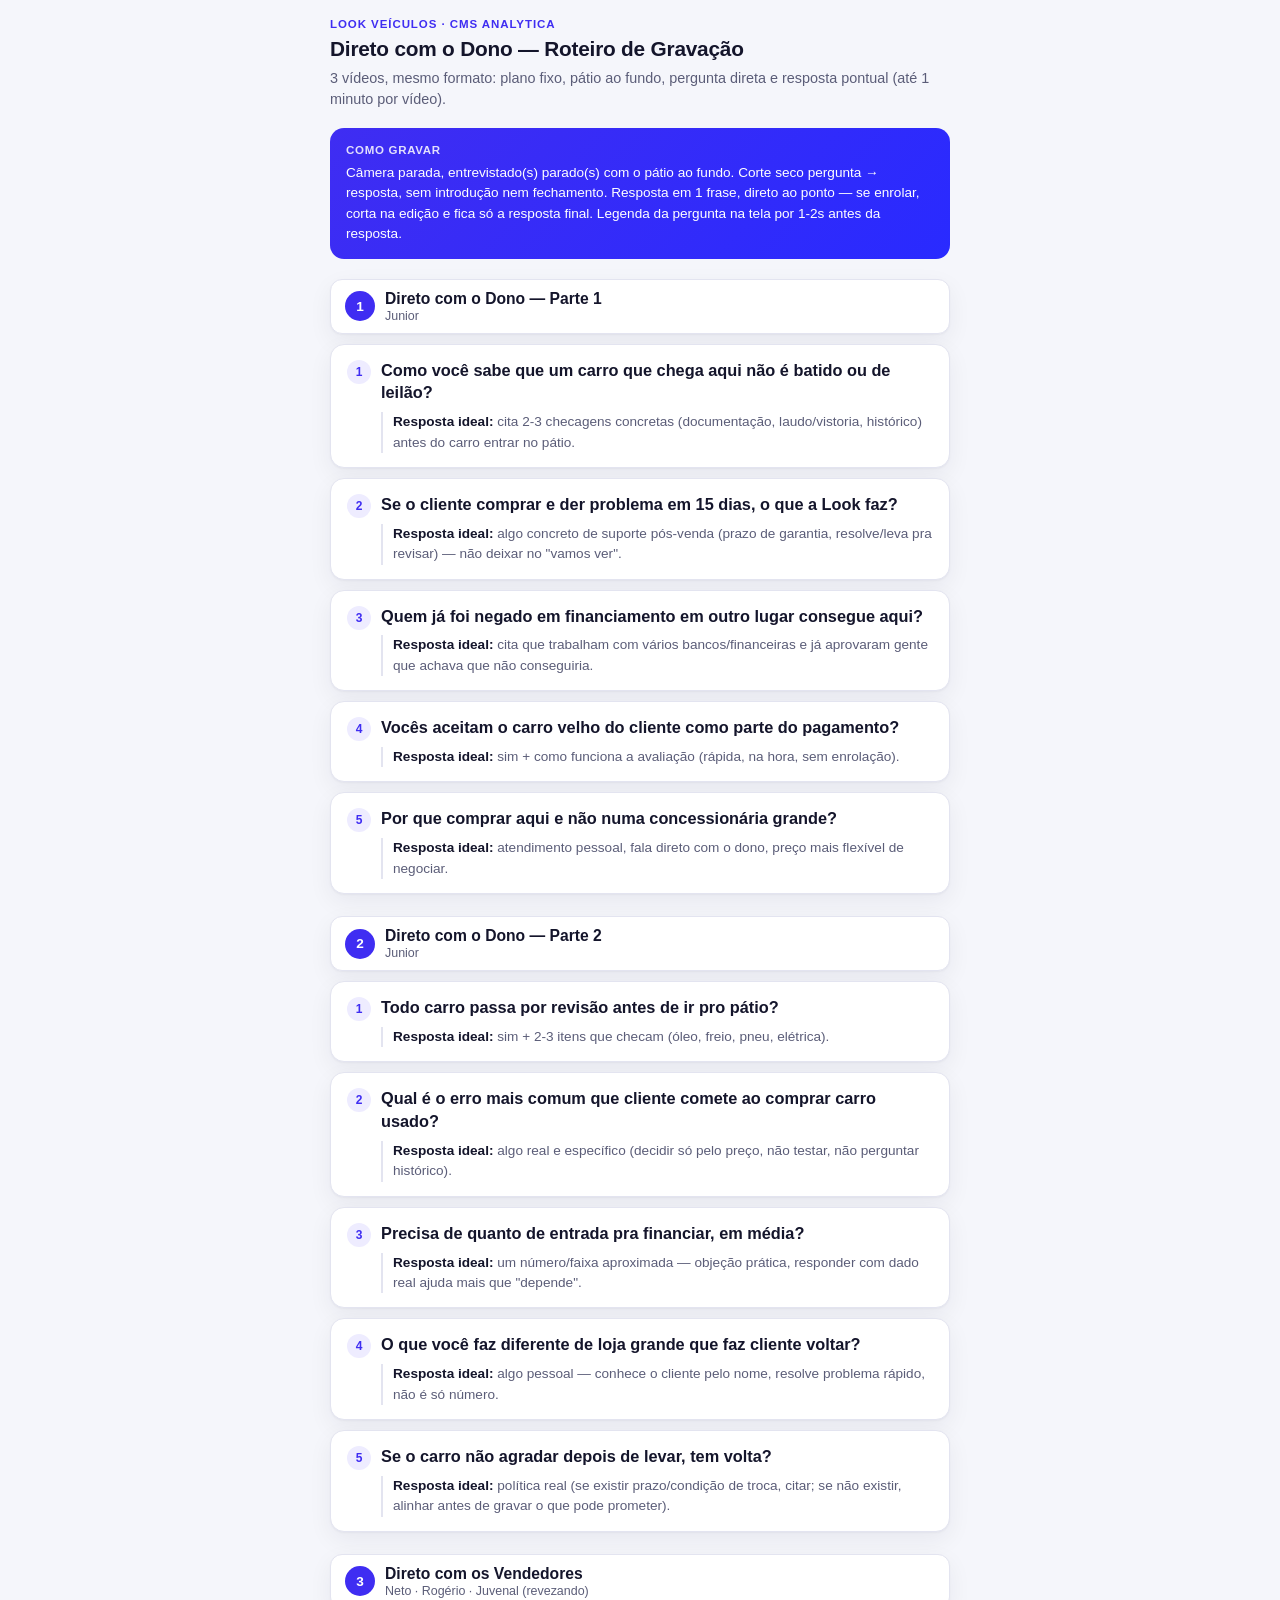
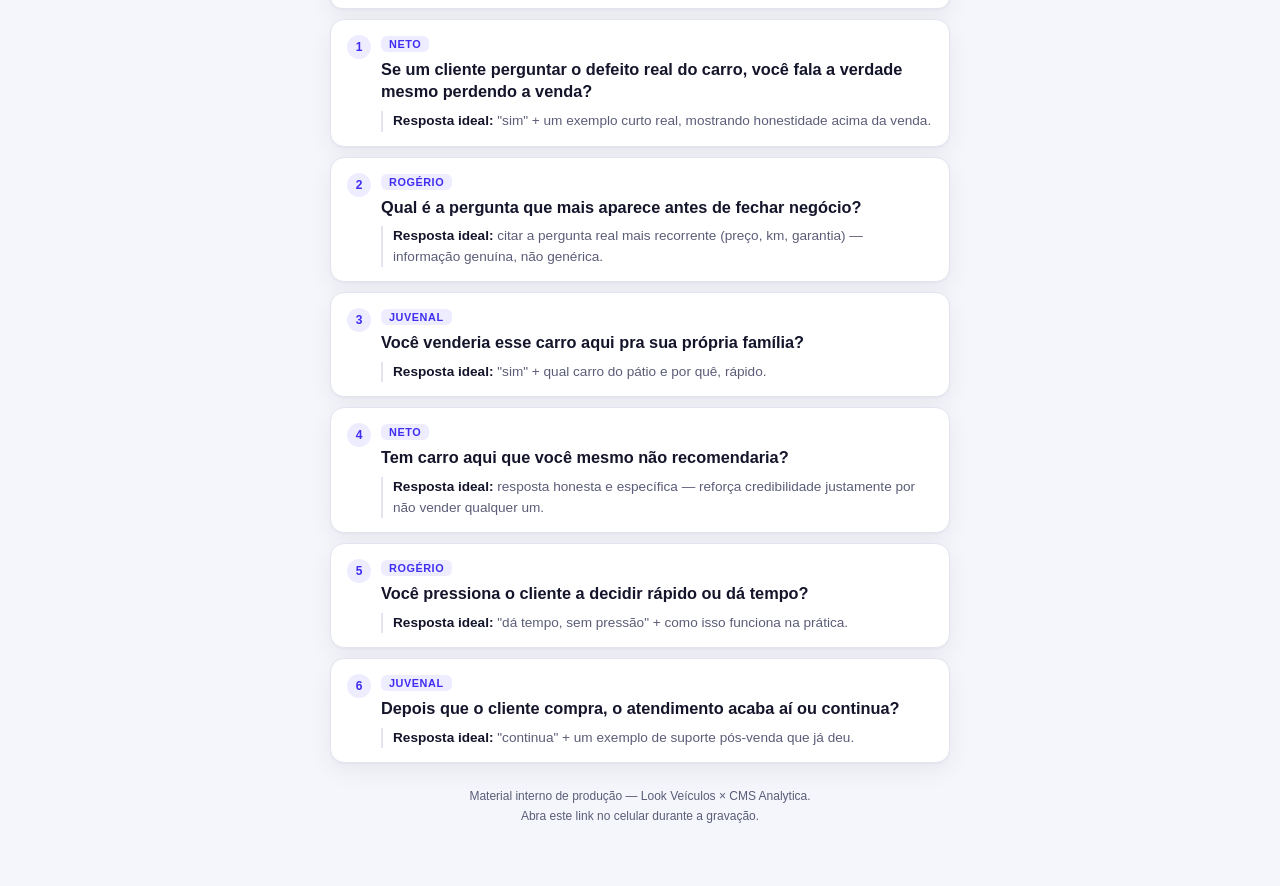
==== roteiros/look-veiculos-direto-com-dono/index.html @ 5b101754 "Adiciona roteiro de gravação Direto com o Dono (Look Veículos)" ====
<!DOCTYPE html>
<html lang="pt-BR">
<head>
<meta charset="UTF-8">
<meta name="viewport" content="width=device-width, initial-scale=1.0">
<title>Roteiro — Direto com o Dono (Look Veículos)</title>
<meta name="robots" content="noindex, nofollow">
<style>
  :root{
    --bg:#f5f6fb; --card:#ffffff; --text:#14152b; --muted:#5b5d78;
    --border:#e3e4f0; --accent:#3F2DF2; --accent2:#292AFF;
    --tag-bg:#eeecff; --tag-text:#3F2DF2;
    --shadow: 0 1px 2px rgba(20,21,43,.04), 0 8px 24px rgba(20,21,43,.06);
  }
  @media (prefers-color-scheme: dark){
    :root{
      --bg:#0e0f1a; --card:#161826; --text:#f0f0f7; --muted:#9698b8;
      --border:#272a40; --accent:#8b7dff; --accent2:#6f5dff;
      --tag-bg:#241f47; --tag-text:#b7acff;
      --shadow: 0 1px 2px rgba(0,0,0,.3), 0 8px 24px rgba(0,0,0,.35);
    }
  }
  *{box-sizing:border-box; -webkit-tap-highlight-color:transparent;}
  body{
    margin:0; background:var(--bg); color:var(--text);
    font-family: -apple-system, BlinkMacSystemFont, "Segoe UI", Roboto, Helvetica, Arial, sans-serif;
    padding: 18px 14px 60px;
  }
  .wrap{ max-width: 620px; margin: 0 auto; }
  header{ margin-bottom: 18px; }
  .brand{ font-size:.72rem; font-weight:700; letter-spacing:.08em; text-transform:uppercase; color:var(--accent); margin-bottom:6px; }
  h1{ font-size: 1.3rem; margin: 0 0 6px; letter-spacing:-0.01em; line-height:1.25; }
  .sub{ color: var(--muted); font-size: .9rem; line-height:1.45; }

  .format-note{
    background: linear-gradient(135deg, var(--accent), var(--accent2));
    color:#fff; border-radius:14px; padding:14px 16px; margin:16px 0 20px;
    font-size:.85rem; line-height:1.5;
  }
  .format-note b{ display:block; font-size:.72rem; text-transform:uppercase; letter-spacing:.06em; opacity:.85; margin-bottom:4px; }

  .video-block{ margin-bottom: 22px; }
  .video-head{
    display:flex; align-items:center; gap:10px; margin-bottom:10px;
    padding: 10px 14px; background:var(--card); border:1px solid var(--border);
    border-radius: 12px; box-shadow: var(--shadow);
  }
  .video-num{
    flex:none; width:30px; height:30px; border-radius:50%; background:var(--accent);
    color:#fff; font-weight:700; font-size:.85rem; display:flex; align-items:center; justify-content:center;
  }
  .video-title{ font-weight:700; font-size:.98rem; }
  .video-people{ color:var(--muted); font-size:.78rem; margin-top:1px; }

  .card{
    background: var(--card); border:1px solid var(--border); border-radius: 14px;
    padding: 14px 16px; margin-bottom: 10px; box-shadow: var(--shadow);
  }
  .qrow{ display:flex; gap:10px; align-items:flex-start; }
  .qnum{
    flex:none; width:24px; height:24px; border-radius:50%; background:var(--tag-bg);
    color:var(--tag-text); font-weight:700; font-size:.75rem; display:flex; align-items:center; justify-content:center; margin-top:1px;
  }
  .qbody{ flex:1; min-width:0; }
  .quem{
    display:inline-block; font-size:.68rem; font-weight:700; text-transform:uppercase;
    letter-spacing:.05em; color:var(--tag-text); background:var(--tag-bg);
    padding:2px 8px; border-radius:6px; margin-bottom:6px;
  }
  .pergunta{ font-size:1.02rem; font-weight:600; line-height:1.4; margin-bottom:8px; }
  .resposta{
    font-size:.85rem; color:var(--muted); line-height:1.5;
    border-left:2px solid var(--border); padding-left:10px;
  }
  .resposta b{ color:var(--text); font-weight:600; }

  footer{ text-align:center; color:var(--muted); font-size:.75rem; margin-top:24px; line-height:1.6; }
</style>
</head>
<body>
<div class="wrap">
  <header>
    <div class="brand">Look Veículos · CMS Analytica</div>
    <h1>Direto com o Dono — Roteiro de Gravação</h1>
    <div class="sub">3 vídeos, mesmo formato: plano fixo, pátio ao fundo, pergunta direta e resposta pontual (até 1 minuto por vídeo).</div>
  </header>

  <div class="format-note">
    <b>Como gravar</b>
    Câmera parada, entrevistado(s) parado(s) com o pátio ao fundo. Corte seco pergunta → resposta, sem introdução nem fechamento. Resposta em 1 frase, direto ao ponto — se enrolar, corta na edição e fica só a resposta final. Legenda da pergunta na tela por 1-2s antes da resposta.
  </div>

  <!-- VÍDEO 1 -->
  <div class="video-block">
    <div class="video-head">
      <div class="video-num">1</div>
      <div>
        <div class="video-title">Direto com o Dono — Parte 1</div>
        <div class="video-people">Junior</div>
      </div>
    </div>

    <div class="card"><div class="qrow"><div class="qnum">1</div><div class="qbody">
      <div class="pergunta">Como você sabe que um carro que chega aqui não é batido ou de leilão?</div>
      <div class="resposta"><b>Resposta ideal:</b> cita 2-3 checagens concretas (documentação, laudo/vistoria, histórico) antes do carro entrar no pátio.</div>
    </div></div></div>

    <div class="card"><div class="qrow"><div class="qnum">2</div><div class="qbody">
      <div class="pergunta">Se o cliente comprar e der problema em 15 dias, o que a Look faz?</div>
      <div class="resposta"><b>Resposta ideal:</b> algo concreto de suporte pós-venda (prazo de garantia, resolve/leva pra revisar) — não deixar no "vamos ver".</div>
    </div></div></div>

    <div class="card"><div class="qrow"><div class="qnum">3</div><div class="qbody">
      <div class="pergunta">Quem já foi negado em financiamento em outro lugar consegue aqui?</div>
      <div class="resposta"><b>Resposta ideal:</b> cita que trabalham com vários bancos/financeiras e já aprovaram gente que achava que não conseguiria.</div>
    </div></div></div>

    <div class="card"><div class="qrow"><div class="qnum">4</div><div class="qbody">
      <div class="pergunta">Vocês aceitam o carro velho do cliente como parte do pagamento?</div>
      <div class="resposta"><b>Resposta ideal:</b> sim + como funciona a avaliação (rápida, na hora, sem enrolação).</div>
    </div></div></div>

    <div class="card"><div class="qrow"><div class="qnum">5</div><div class="qbody">
      <div class="pergunta">Por que comprar aqui e não numa concessionária grande?</div>
      <div class="resposta"><b>Resposta ideal:</b> atendimento pessoal, fala direto com o dono, preço mais flexível de negociar.</div>
    </div></div></div>
  </div>

  <!-- VÍDEO 2 -->
  <div class="video-block">
    <div class="video-head">
      <div class="video-num">2</div>
      <div>
        <div class="video-title">Direto com o Dono — Parte 2</div>
        <div class="video-people">Junior</div>
      </div>
    </div>

    <div class="card"><div class="qrow"><div class="qnum">1</div><div class="qbody">
      <div class="pergunta">Todo carro passa por revisão antes de ir pro pátio?</div>
      <div class="resposta"><b>Resposta ideal:</b> sim + 2-3 itens que checam (óleo, freio, pneu, elétrica).</div>
    </div></div></div>

    <div class="card"><div class="qrow"><div class="qnum">2</div><div class="qbody">
      <div class="pergunta">Qual é o erro mais comum que cliente comete ao comprar carro usado?</div>
      <div class="resposta"><b>Resposta ideal:</b> algo real e específico (decidir só pelo preço, não testar, não perguntar histórico).</div>
    </div></div></div>

    <div class="card"><div class="qrow"><div class="qnum">3</div><div class="qbody">
      <div class="pergunta">Precisa de quanto de entrada pra financiar, em média?</div>
      <div class="resposta"><b>Resposta ideal:</b> um número/faixa aproximada — objeção prática, responder com dado real ajuda mais que "depende".</div>
    </div></div></div>

    <div class="card"><div class="qrow"><div class="qnum">4</div><div class="qbody">
      <div class="pergunta">O que você faz diferente de loja grande que faz cliente voltar?</div>
      <div class="resposta"><b>Resposta ideal:</b> algo pessoal — conhece o cliente pelo nome, resolve problema rápido, não é só número.</div>
    </div></div></div>

    <div class="card"><div class="qrow"><div class="qnum">5</div><div class="qbody">
      <div class="pergunta">Se o carro não agradar depois de levar, tem volta?</div>
      <div class="resposta"><b>Resposta ideal:</b> política real (se existir prazo/condição de troca, citar; se não existir, alinhar antes de gravar o que pode prometer).</div>
    </div></div></div>
  </div>

  <!-- VÍDEO 3 -->
  <div class="video-block">
    <div class="video-head">
      <div class="video-num">3</div>
      <div>
        <div class="video-title">Direto com os Vendedores</div>
        <div class="video-people">Neto · Rogério · Juvenal (revezando)</div>
      </div>
    </div>

    <div class="card"><div class="qrow"><div class="qnum">1</div><div class="qbody">
      <span class="quem">Neto</span>
      <div class="pergunta">Se um cliente perguntar o defeito real do carro, você fala a verdade mesmo perdendo a venda?</div>
      <div class="resposta"><b>Resposta ideal:</b> "sim" + um exemplo curto real, mostrando honestidade acima da venda.</div>
    </div></div></div>

    <div class="card"><div class="qrow"><div class="qnum">2</div><div class="qbody">
      <span class="quem">Rogério</span>
      <div class="pergunta">Qual é a pergunta que mais aparece antes de fechar negócio?</div>
      <div class="resposta"><b>Resposta ideal:</b> citar a pergunta real mais recorrente (preço, km, garantia) — informação genuína, não genérica.</div>
    </div></div></div>

    <div class="card"><div class="qrow"><div class="qnum">3</div><div class="qbody">
      <span class="quem">Juvenal</span>
      <div class="pergunta">Você venderia esse carro aqui pra sua própria família?</div>
      <div class="resposta"><b>Resposta ideal:</b> "sim" + qual carro do pátio e por quê, rápido.</div>
    </div></div></div>

    <div class="card"><div class="qrow"><div class="qnum">4</div><div class="qbody">
      <span class="quem">Neto</span>
      <div class="pergunta">Tem carro aqui que você mesmo não recomendaria?</div>
      <div class="resposta"><b>Resposta ideal:</b> resposta honesta e específica — reforça credibilidade justamente por não vender qualquer um.</div>
    </div></div></div>

    <div class="card"><div class="qrow"><div class="qnum">5</div><div class="qbody">
      <span class="quem">Rogério</span>
      <div class="pergunta">Você pressiona o cliente a decidir rápido ou dá tempo?</div>
      <div class="resposta"><b>Resposta ideal:</b> "dá tempo, sem pressão" + como isso funciona na prática.</div>
    </div></div></div>

    <div class="card"><div class="qrow"><div class="qnum">6</div><div class="qbody">
      <span class="quem">Juvenal</span>
      <div class="pergunta">Depois que o cliente compra, o atendimento acaba aí ou continua?</div>
      <div class="resposta"><b>Resposta ideal:</b> "continua" + um exemplo de suporte pós-venda que já deu.</div>
    </div></div></div>
  </div>

  <footer>
    Material interno de produção — Look Veículos × CMS Analytica.<br>
    Abra este link no celular durante a gravação.
  </footer>
</div>
</body>
</html>
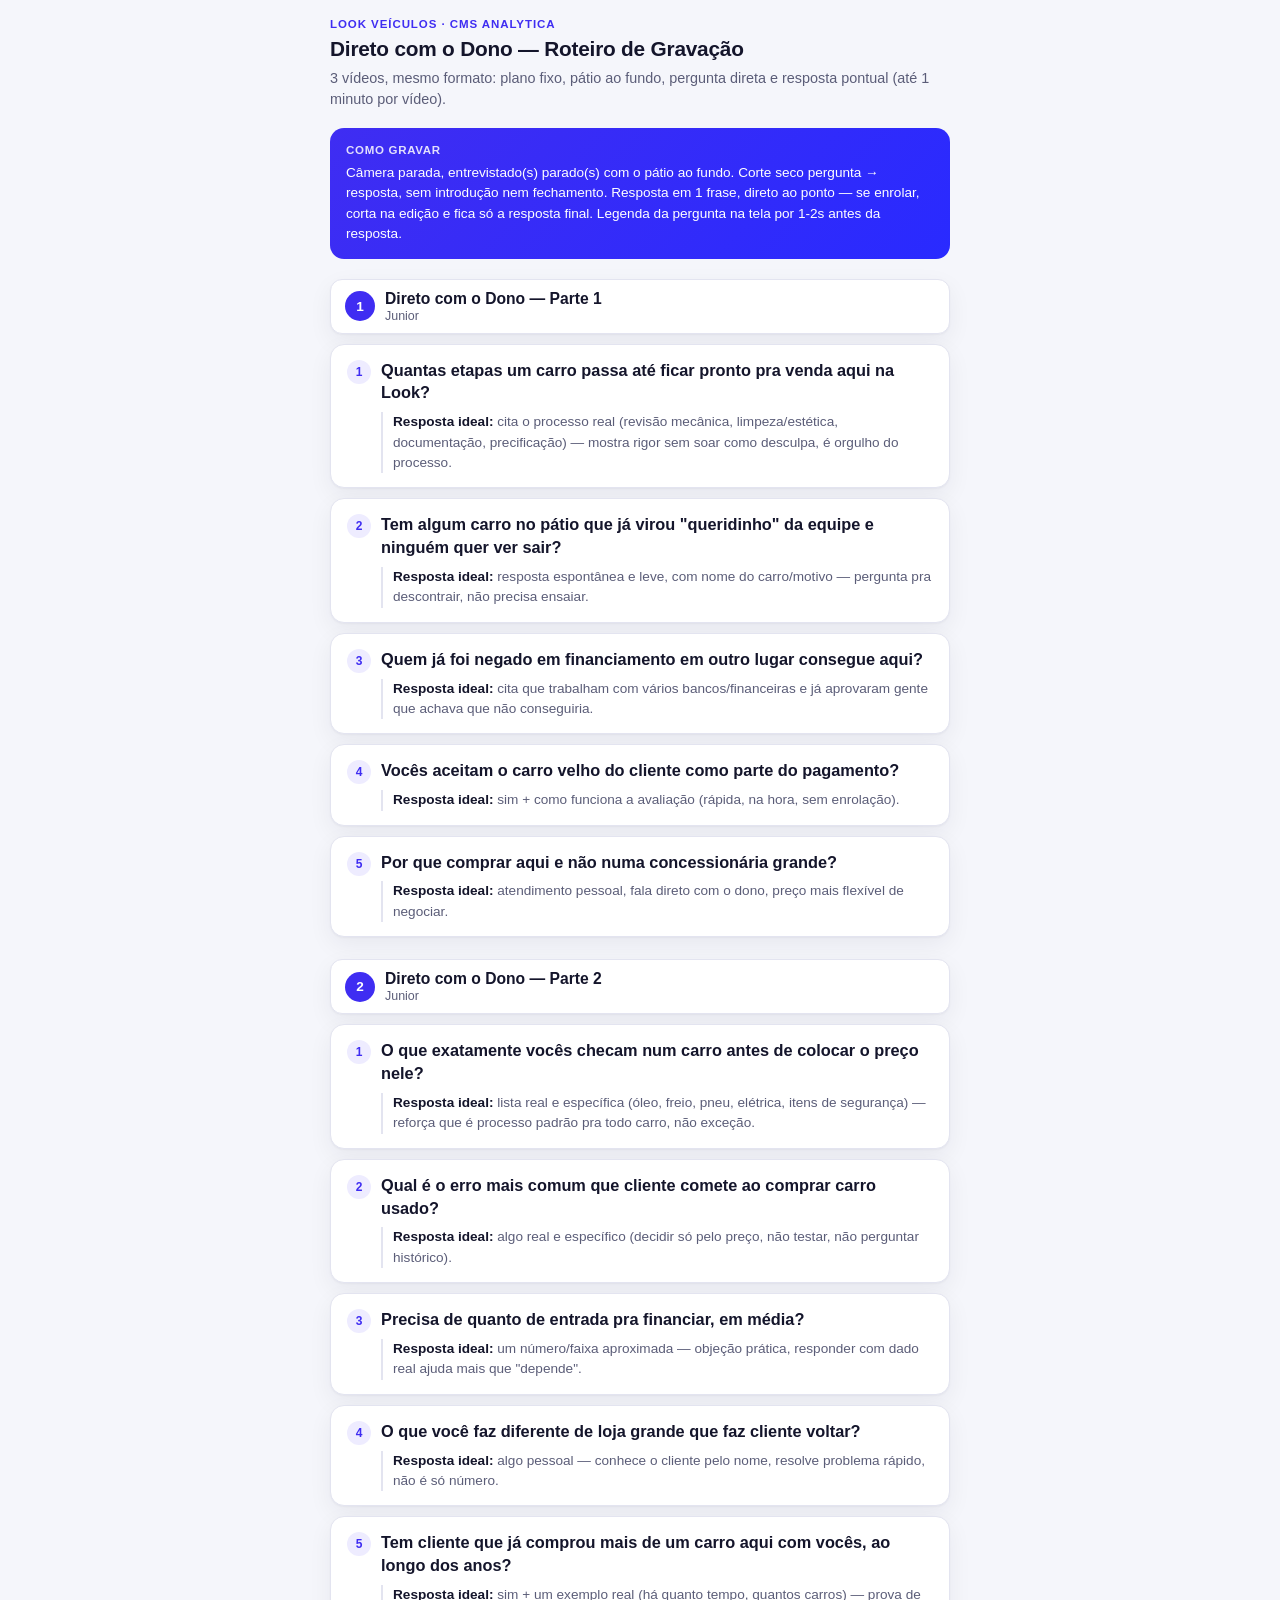
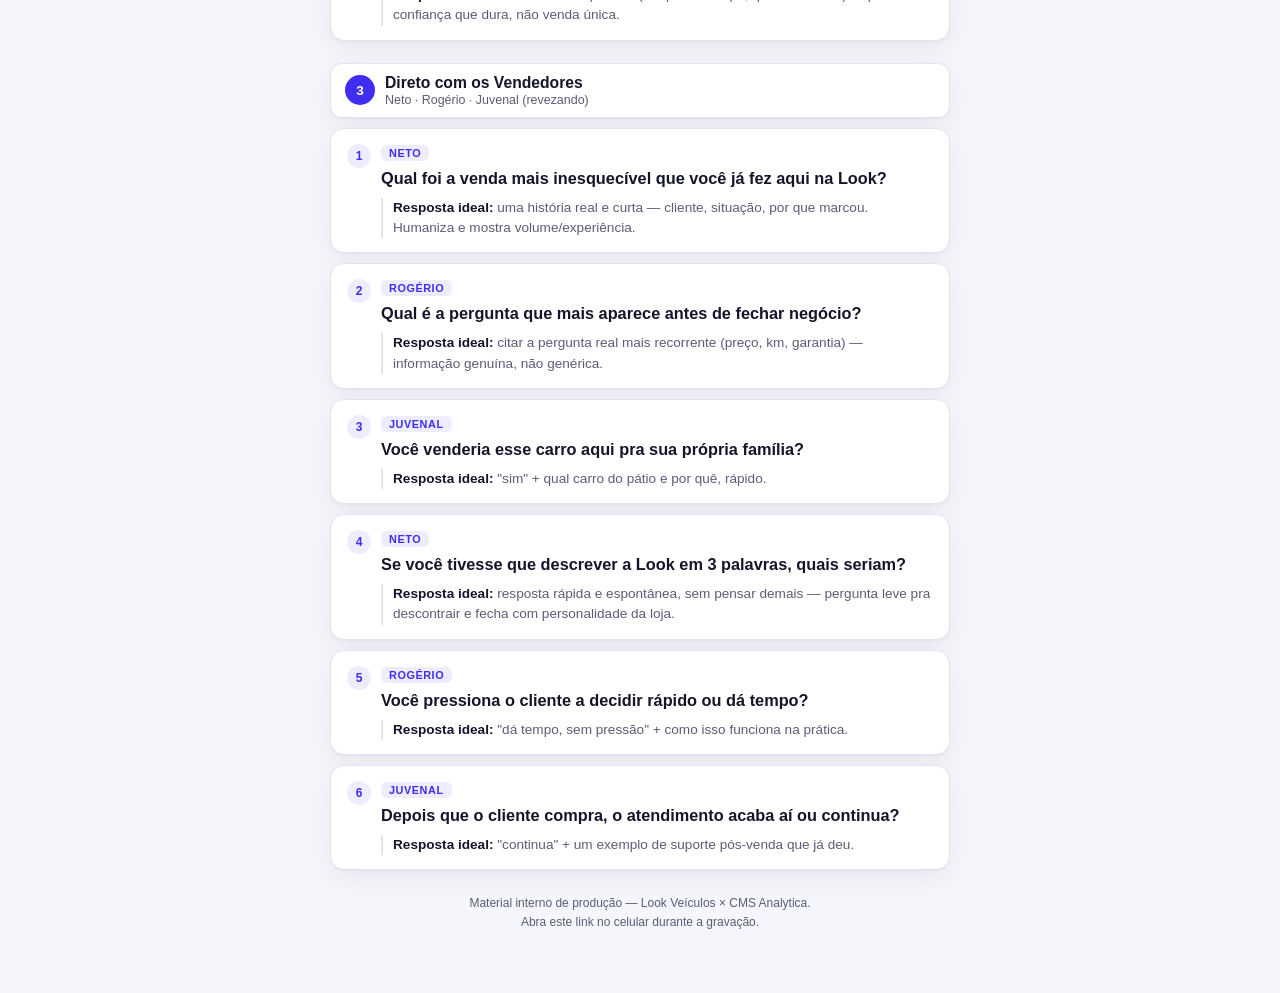
==== commit 7a69b32d: "Revisa perguntas do roteiro Direto com o Dono: remove foco em defeito/procedencia duvidosa, reforca " ====
--- a/roteiros/look-veiculos-direto-com-dono/index.html
+++ b/roteiros/look-veiculos-direto-com-dono/index.html
@@ -101,13 +101,13 @@
     </div>
 
     <div class="card"><div class="qrow"><div class="qnum">1</div><div class="qbody">
-      <div class="pergunta">Como você sabe que um carro que chega aqui não é batido ou de leilão?</div>
-      <div class="resposta"><b>Resposta ideal:</b> cita 2-3 checagens concretas (documentação, laudo/vistoria, histórico) antes do carro entrar no pátio.</div>
+      <div class="pergunta">Quantas etapas um carro passa até ficar pronto pra venda aqui na Look?</div>
+      <div class="resposta"><b>Resposta ideal:</b> cita o processo real (revisão mecânica, limpeza/estética, documentação, precificação) — mostra rigor sem soar como desculpa, é orgulho do processo.</div>
     </div></div></div>
 
     <div class="card"><div class="qrow"><div class="qnum">2</div><div class="qbody">
-      <div class="pergunta">Se o cliente comprar e der problema em 15 dias, o que a Look faz?</div>
-      <div class="resposta"><b>Resposta ideal:</b> algo concreto de suporte pós-venda (prazo de garantia, resolve/leva pra revisar) — não deixar no "vamos ver".</div>
+      <div class="pergunta">Tem algum carro no pátio que já virou "queridinho" da equipe e ninguém quer ver sair?</div>
+      <div class="resposta"><b>Resposta ideal:</b> resposta espontânea e leve, com nome do carro/motivo — pergunta pra descontrair, não precisa ensaiar.</div>
     </div></div></div>
 
     <div class="card"><div class="qrow"><div class="qnum">3</div><div class="qbody">
@@ -137,8 +137,8 @@
     </div>
 
     <div class="card"><div class="qrow"><div class="qnum">1</div><div class="qbody">
-      <div class="pergunta">Todo carro passa por revisão antes de ir pro pátio?</div>
-      <div class="resposta"><b>Resposta ideal:</b> sim + 2-3 itens que checam (óleo, freio, pneu, elétrica).</div>
+      <div class="pergunta">O que exatamente vocês checam num carro antes de colocar o preço nele?</div>
+      <div class="resposta"><b>Resposta ideal:</b> lista real e específica (óleo, freio, pneu, elétrica, itens de segurança) — reforça que é processo padrão pra todo carro, não exceção.</div>
     </div></div></div>
 
     <div class="card"><div class="qrow"><div class="qnum">2</div><div class="qbody">
@@ -157,8 +157,8 @@
     </div></div></div>
 
     <div class="card"><div class="qrow"><div class="qnum">5</div><div class="qbody">
-      <div class="pergunta">Se o carro não agradar depois de levar, tem volta?</div>
-      <div class="resposta"><b>Resposta ideal:</b> política real (se existir prazo/condição de troca, citar; se não existir, alinhar antes de gravar o que pode prometer).</div>
+      <div class="pergunta">Tem cliente que já comprou mais de um carro aqui com vocês, ao longo dos anos?</div>
+      <div class="resposta"><b>Resposta ideal:</b> sim + um exemplo real (há quanto tempo, quantos carros) — prova de confiança que dura, não venda única.</div>
     </div></div></div>
   </div>
 
@@ -174,8 +174,8 @@
 
     <div class="card"><div class="qrow"><div class="qnum">1</div><div class="qbody">
       <span class="quem">Neto</span>
-      <div class="pergunta">Se um cliente perguntar o defeito real do carro, você fala a verdade mesmo perdendo a venda?</div>
-      <div class="resposta"><b>Resposta ideal:</b> "sim" + um exemplo curto real, mostrando honestidade acima da venda.</div>
+      <div class="pergunta">Qual foi a venda mais inesquecível que você já fez aqui na Look?</div>
+      <div class="resposta"><b>Resposta ideal:</b> uma história real e curta — cliente, situação, por que marcou. Humaniza e mostra volume/experiência.</div>
     </div></div></div>
 
     <div class="card"><div class="qrow"><div class="qnum">2</div><div class="qbody">
@@ -192,8 +192,8 @@
 
     <div class="card"><div class="qrow"><div class="qnum">4</div><div class="qbody">
       <span class="quem">Neto</span>
-      <div class="pergunta">Tem carro aqui que você mesmo não recomendaria?</div>
-      <div class="resposta"><b>Resposta ideal:</b> resposta honesta e específica — reforça credibilidade justamente por não vender qualquer um.</div>
+      <div class="pergunta">Se você tivesse que descrever a Look em 3 palavras, quais seriam?</div>
+      <div class="resposta"><b>Resposta ideal:</b> resposta rápida e espontânea, sem pensar demais — pergunta leve pra descontrair e fecha com personalidade da loja.</div>
     </div></div></div>
 
     <div class="card"><div class="qrow"><div class="qnum">5</div><div class="qbody">
